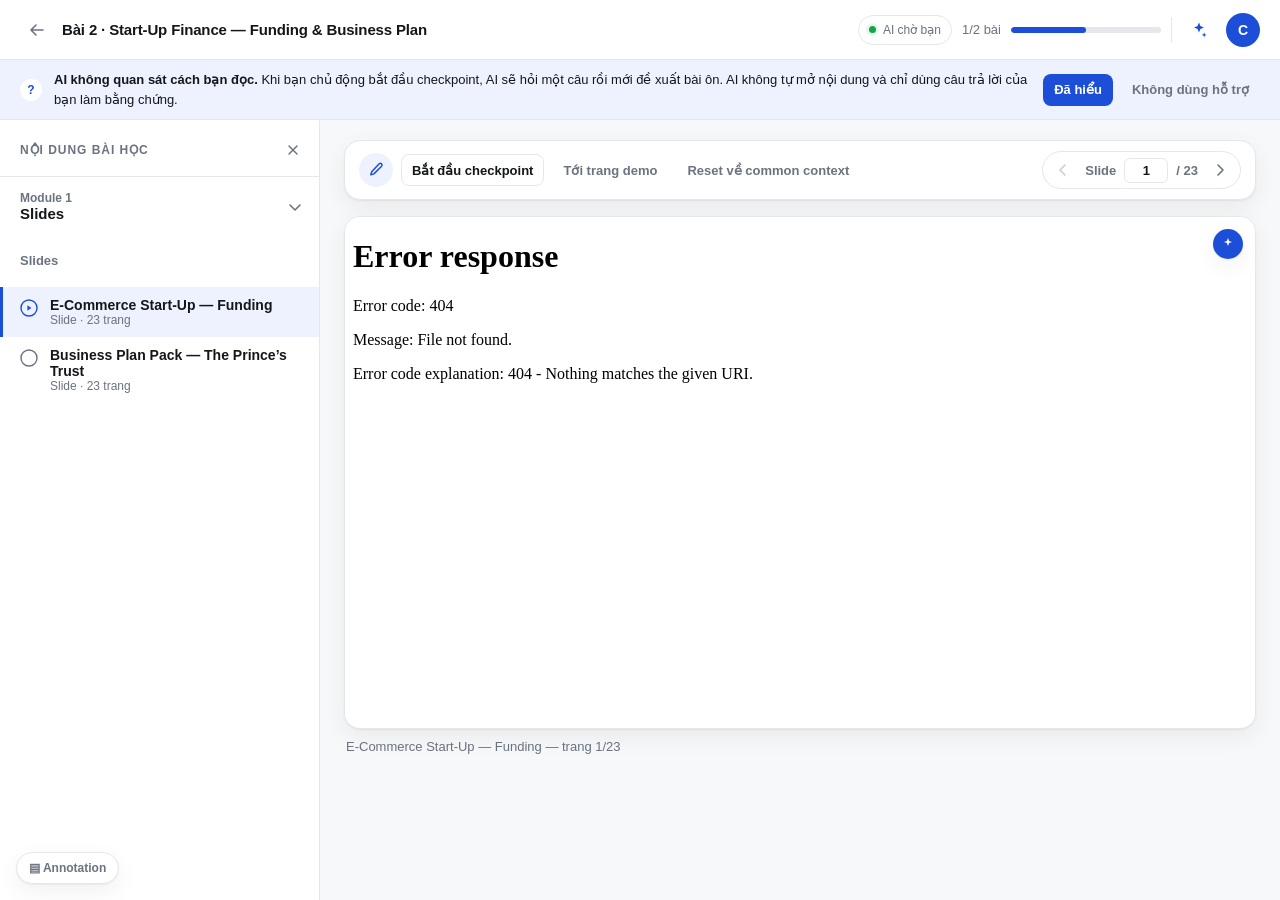
==== option-a/index.html @ e05049d1 "feat: add reactive checkpoint option A" ====
<!DOCTYPE html>
<html lang="vi">
<head>
    <meta charset="UTF-8">
    <meta name="viewport" content="width=device-width, initial-scale=1.0">
    <title>Option A — Reactive Checkpoint</title>
    <link rel="stylesheet" href="../base-interface/style.css">
    <link rel="stylesheet" href="style.css">
</head>
<body>
    <header class="header">
        <div class="header-left">
            <button class="icon-btn" id="backBtn" aria-label="Quay lại">
                <svg width="20" height="20" viewBox="0 0 20 20" fill="none" aria-hidden="true"><path d="M16 10H4m0 0 5-5m-5 5 5 5" stroke="currentColor" stroke-width="1.6" stroke-linecap="round" stroke-linejoin="round"/></svg>
            </button>
            <button class="icon-btn sidebar-reopen" id="sidebarReopenBtn" aria-label="Mở mục lục" hidden>
                <svg width="20" height="20" viewBox="0 0 20 20" fill="none" aria-hidden="true"><path d="M3 5h14M3 10h14M3 15h14" stroke="currentColor" stroke-width="1.6" stroke-linecap="round"/></svg>
            </button>
            <h1 class="lesson-title" id="lessonTitle">Bài 2 · Start-Up Finance — Funding &amp; Business Plan</h1>
        </div>
        <div class="header-right">
            <span class="ask-status"><i aria-hidden="true"></i> AI chờ bạn</span>
            <div class="progress" id="progress"><span class="progress-label" id="progressLabel">0/2 bài</span><div class="progress-track" role="progressbar" aria-valuemin="0" aria-valuemax="100" aria-valuenow="0" id="progressBar"><div class="progress-fill"></div></div></div>
            <span class="header-divider" aria-hidden="true"></span>
            <button class="icon-btn accent" id="chatbotBtn" aria-label="Bắt đầu checkpoint AI">
                <svg width="20" height="20" viewBox="0 0 20 20" fill="none" aria-hidden="true"><path d="M10 2.5l1.4 3.6L15 7.5l-3.6 1.4L10 12.5 8.6 8.9 5 7.5l3.6-1.4L10 2.5Z" fill="currentColor"/><path d="M15.2 12.4l.7 1.8 1.8.7-1.8.7-.7 1.8-.7-1.8-1.8-.7 1.8-.7.7-1.8Z" fill="currentColor"/></svg>
            </button>
            <button class="avatar" id="userBtn" aria-label="Tài khoản: Cao Các Tường">C</button>
        </div>
    </header>

    <div class="notice" id="notice">
        <span class="notice-icon" aria-hidden="true">?</span>
        <p class="notice-text"><strong>AI không quan sát cách bạn đọc.</strong> Khi bạn chủ động bắt đầu checkpoint, AI sẽ hỏi một câu rồi mới đề xuất bài ôn. AI không tự mở nội dung và chỉ dùng câu trả lời của bạn làm bằng chứng.</p>
        <div class="notice-actions"><button class="btn btn-sm btn-primary" id="noticeOkBtn">Đã hiểu</button><button class="btn btn-sm btn-ghost" id="noticeSkipBtn">Không dùng hỗ trợ</button></div>
    </div>

    <div class="workspace" id="workspace">
        <aside class="sidebar" id="sidebar" aria-label="Mục lục bài học">
            <div class="sidebar-head"><h2 class="sidebar-title">Nội dung bài học</h2><button class="icon-btn sm" id="sidebarCloseBtn" aria-label="Đóng mục lục"><svg width="18" height="18" viewBox="0 0 18 18" fill="none" aria-hidden="true"><path d="M4.5 4.5l9 9m0-9-9 9" stroke="currentColor" stroke-width="1.6" stroke-linecap="round"/></svg></button></div>
            <nav class="outline" id="outline"></nav>
        </aside>
        <div class="sidebar-backdrop" id="sidebarBackdrop" hidden></div>

        <main class="viewer">
            <div class="viewer-toolbar">
                <div class="toolbar-left">
                    <button class="icon-btn accent round" id="noteBtn" aria-label="Ghi chú"><svg width="18" height="18" viewBox="0 0 18 18" fill="none" aria-hidden="true"><path d="M12.2 2.8a1.7 1.7 0 0 1 2.4 2.4L6.9 12.9l-3 .8.8-3 7.5-7.9Z" stroke="currentColor" stroke-width="1.5" stroke-linecap="round" stroke-linejoin="round"/></svg></button>
                    <button class="btn btn-sm btn-secondary" id="checkpointBtn">Bắt đầu checkpoint</button>
                    <button class="btn btn-sm btn-ghost" id="demoPageBtn">Tới trang demo</button>
                    <button class="btn btn-sm btn-ghost" id="resetBtn">Reset về common context</button>
                </div>
                <div class="pager">
                    <button class="pager-btn" id="prevBtn" aria-label="Slide trước"><svg width="16" height="16" viewBox="0 0 16 16" fill="none" aria-hidden="true"><path d="M10 3 5 8l5 5" stroke="currentColor" stroke-width="1.6" stroke-linecap="round" stroke-linejoin="round"/></svg></button>
                    <label class="pager-label" for="pageInput">Slide</label><input class="pager-input" id="pageInput" type="text" inputmode="numeric" value="1" aria-label="Số trang slide"><span class="pager-total">/ <span id="pageTotal">1</span></span>
                    <button class="pager-btn" id="nextBtn" aria-label="Slide sau"><svg width="16" height="16" viewBox="0 0 16 16" fill="none" aria-hidden="true"><path d="M6 3l5 5-5 5" stroke="currentColor" stroke-width="1.6" stroke-linecap="round" stroke-linejoin="round"/></svg></button>
                </div>
            </div>
            <div class="stage-wrap">
                <div class="stage" id="stage">
                    <button class="stage-ai" id="stageAiBtn" aria-label="Bắt đầu checkpoint về slide này"><svg width="16" height="16" viewBox="0 0 20 20" fill="none" aria-hidden="true"><path d="M10 2.5l1.4 3.6L15 7.5l-3.6 1.4L10 12.5 8.6 8.9 5 7.5l3.6-1.4L10 2.5Z" fill="currentColor"/></svg></button>
                    <iframe class="slide-frame" id="slideFrame" title="Nội dung slide" hidden></iframe>
                    <div class="stage-empty" id="stageEmpty"><svg width="44" height="44" viewBox="0 0 24 24" fill="none" aria-hidden="true"><path d="M6 3h7l5 5v13H6V3Z" stroke="currentColor" stroke-width="1.4" stroke-linejoin="round"/><path d="M13 3v5h5" stroke="currentColor" stroke-width="1.4" stroke-linejoin="round"/></svg><p class="stage-empty-title">Chưa gắn file PDF</p><p class="stage-empty-hint">Chọn lại slide hoặc kiểm tra đường dẫn tài nguyên.</p></div>
                </div>
                <p class="stage-caption" id="stageCaption"></p>
            </div>
        </main>

        <aside class="assist" id="assist" aria-label="Checkpoint AI hỏi trước" hidden>
            <div class="assist-head"><div><p class="assist-kicker" id="assistKicker">Bạn tự báo cáo</p><h2 class="assist-title" id="assistTitle">Checkpoint · 1 câu</h2></div><button class="icon-btn sm" id="assistCloseBtn" aria-label="Đóng checkpoint"><svg width="18" height="18" viewBox="0 0 18 18" fill="none" aria-hidden="true"><path d="M4.5 4.5l9 9m0-9-9 9" stroke="currentColor" stroke-width="1.6" stroke-linecap="round"/></svg></button></div>
            <ol class="assist-progress" aria-label="Tiến trình Option A"><li data-step="question"><span>1</span>Bạn trả lời</li><li data-step="result"><span>2</span>Bạn duyệt</li><li data-step="refresher"><span>3</span>Bài ôn</li></ol>
            <div class="assist-body" id="assistBody" aria-live="polite"></div>
            <div class="assist-foot" id="assistFoot"></div>
        </aside>
    </div>

    <button class="annotation-toggle" id="annotationToggle" aria-expanded="false">▤ Annotation</button>
    <aside class="annotation" id="annotation" aria-label="Prototype annotation" hidden>
        <div class="annotation-head"><h2>Prototype Annotation</h2><span class="annotation-badge">Option A — Reactive checkpoint</span></div>
        <div class="annotation-grid">
            <section><h3>Expect tester to</h3><ul><li>Tự bấm “Bắt đầu checkpoint” khi chưa biết mình thiếu khái niệm nào</li><li>Chọn một mô tả gần nhất với chỗ chưa rõ</li><li>Đọc evidence rồi duyệt, chọn lại hoặc bỏ qua đề xuất</li></ul></section>
            <section><h3>Watch for</h3><ul><li>Tester có hiểu AI không quan sát họ không?</li><li>Các câu trả lời có giúp họ gọi tên chỗ hổng không?</li><li>Tester có dùng “Chọn lại” khi kết quả chưa đúng không?</li></ul></section>
            <section><h3>Do not explain</h3><ul><li>Không nói lựa chọn nào map tới khái niệm nào</li><li>Không chỉ tester mở bài ôn</li><li>Không diễn giải nội dung PDF thay tester</li></ul></section>
            <section><h3>State log</h3><p class="state-log" id="stateLog">—</p></section>
        </div>
    </aside>
    <script src="app.js"></script>
</body>
</html>
---- base-interface/style.css ----
/* ==================== TOKENS ==================== */
:root {
    --bg: #ffffff;
    --bg-soft: #f7f8f9;
    --bg-hover: #f1f3f5;
    --text: #14171a;
    --text-muted: #6b7280;
    --border: #e5e7eb;
    --accent: #1d4ed8;
    --accent-soft: #eef2ff;
    --radius: 10px;
    --radius-lg: 16px;
    --header-h: 60px;
    --sidebar-w: 320px;
    --font: -apple-system, BlinkMacSystemFont, 'Segoe UI', Roboto, 'Helvetica Neue', Arial, sans-serif;
    --shadow: 0 1px 2px rgba(16, 24, 40, .06), 0 8px 24px rgba(16, 24, 40, .06);
    --progress: 0%;
}

* { box-sizing: border-box; }

/* [hidden] phải thắng các display: flex/inline-flex bên dưới */
[hidden] { display: none !important; }

html, body { height: 100%; }

body {
    margin: 0;
    font-family: var(--font);
    color: var(--text);
    background: var(--bg);
    display: flex;
    flex-direction: column;
    overflow: hidden;
}

button { font: inherit; color: inherit; }

:focus-visible {
    outline: 2px solid var(--accent);
    outline-offset: 2px;
}

/* ==================== HEADER ==================== */
.header {
    flex: 0 0 var(--header-h);
    height: var(--header-h);
    display: flex;
    align-items: center;
    justify-content: space-between;
    gap: 16px;
    padding: 0 20px;
    border-bottom: 1px solid var(--border);
    background: var(--bg);
    z-index: 30;
}

.header-left {
    display: flex;
    align-items: center;
    gap: 8px;
    min-width: 0;
}

.lesson-title {
    margin: 0;
    font-size: 15px;
    font-weight: 700;
    letter-spacing: -.01em;
    white-space: nowrap;
    overflow: hidden;
    text-overflow: ellipsis;
}

.header-right {
    display: flex;
    align-items: center;
    gap: 10px;
    flex: 0 0 auto;
}

.header-divider {
    width: 1px;
    height: 26px;
    background: var(--border);
}

/* Icon buttons + avatar */
.icon-btn {
    display: inline-flex;
    align-items: center;
    justify-content: center;
    width: 34px;
    height: 34px;
    border: 0;
    border-radius: 8px;
    background: transparent;
    color: var(--text-muted);
    cursor: pointer;
    transition: background .15s, color .15s;
}

.icon-btn:hover { background: var(--bg-hover); color: var(--text); }
.icon-btn.sm { width: 28px; height: 28px; }
.icon-btn.accent { color: var(--accent); }
.icon-btn.accent:hover { background: var(--accent-soft); }

.icon-btn.round { border-radius: 999px; background: var(--accent-soft); }

.avatar {
    width: 34px;
    height: 34px;
    border: 0;
    border-radius: 999px;
    background: var(--accent);
    color: #fff;
    font-size: 14px;
    font-weight: 700;
    cursor: pointer;
}

.avatar:hover { filter: brightness(1.08); }

/* Progress */
.progress {
    display: flex;
    align-items: center;
    gap: 10px;
}

.progress-label {
    font-size: 13px;
    color: var(--text-muted);
    white-space: nowrap;
}

.progress-track {
    width: 150px;
    height: 6px;
    border-radius: 999px;
    background: var(--border);
    overflow: hidden;
}

.progress-fill {
    width: var(--progress);
    height: 100%;
    border-radius: 999px;
    background: var(--accent);
    transition: width .25s ease;
}

/* ==================== WORKSPACE ==================== */
.workspace {
    flex: 1 1 auto;
    display: flex;
    min-height: 0;
}

/* ==================== LEFT PANEL ==================== */
.sidebar {
    flex: 0 0 var(--sidebar-w);
    width: var(--sidebar-w);
    display: flex;
    flex-direction: column;
    border-right: 1px solid var(--border);
    background: var(--bg);
    overflow: hidden;
    transition: flex-basis .2s ease, width .2s ease;
}

body.sidebar-collapsed .sidebar {
    flex-basis: 0;
    width: 0;
    border-right: 0;
}

.sidebar-head {
    display: flex;
    align-items: center;
    justify-content: space-between;
    gap: 8px;
    padding: 16px 12px 12px 20px;
}

.sidebar-title {
    margin: 0;
    font-size: 12px;
    font-weight: 700;
    text-transform: uppercase;
    letter-spacing: .08em;
    color: var(--text-muted);
}

.outline {
    flex: 1 1 auto;
    overflow-y: auto;
    padding-bottom: 24px;
}

/* Module row */
.module-btn {
    display: flex;
    align-items: center;
    gap: 10px;
    width: 100%;
    padding: 14px 16px 14px 20px;
    border: 0;
    border-top: 1px solid var(--border);
    background: transparent;
    text-align: left;
    cursor: pointer;
}

.module-btn:hover { background: var(--bg-soft); }

.module-text { min-width: 0; flex: 1 1 auto; }

.module-kicker {
    display: block;
    font-size: 12px;
    font-weight: 700;
    color: var(--text-muted);
}

.module-name {
    display: block;
    font-size: 15px;
    font-weight: 700;
    white-space: nowrap;
    overflow: hidden;
    text-overflow: ellipsis;
}

.module-chevron {
    flex: 0 0 auto;
    color: var(--text-muted);
    transition: transform .18s ease;
}

.module-btn[aria-expanded="true"] .module-chevron { transform: rotate(90deg); }

.module-items { display: block; }
.module-items[hidden] { display: none; }

.module-caption {
    padding: 4px 20px 6px;
    font-size: 13px;
    font-weight: 700;
    color: var(--text-muted);
}

/* Slide item */
.item-btn {
    display: flex;
    align-items: flex-start;
    gap: 12px;
    width: 100%;
    padding: 10px 16px 10px 17px;
    border: 0;
    border-left: 3px solid transparent;
    background: transparent;
    text-align: left;
    cursor: pointer;
    transition: background .15s;
}

.item-btn:hover { background: var(--bg-soft); }

.item-btn[aria-current="true"] {
    background: var(--accent-soft);
    border-left-color: var(--accent);
}

.item-state {
    flex: 0 0 auto;
    margin-top: 2px;
    color: var(--text-muted);
}

.item-btn[aria-current="true"] .item-state,
.item-btn.is-visited .item-state { color: var(--accent); }

.item-text { min-width: 0; }

.item-title {
    display: block;
    font-size: 14px;
    font-weight: 600;
    overflow-wrap: anywhere;
}

.item-sub {
    display: block;
    font-size: 12px;
    color: var(--text-muted);
}

/* ==================== RIGHT PANEL ==================== */
.viewer {
    flex: 1 1 auto;
    min-width: 0;
    display: flex;
    flex-direction: column;
    gap: 16px;
    padding: 20px 24px 28px;
    background: var(--bg-soft);
    overflow-y: auto;
}

.viewer-toolbar {
    flex: 0 0 auto;
    display: flex;
    align-items: center;
    justify-content: space-between;
    gap: 12px;
    max-width: 1040px;
    width: 100%;
    margin: 0 auto;
    padding: 10px 14px;
    border: 1px solid var(--border);
    border-radius: var(--radius-lg);
    background: var(--bg);
    box-shadow: var(--shadow);
}

.pager {
    display: flex;
    align-items: center;
    gap: 8px;
    padding: 4px 6px;
    border: 1px solid var(--border);
    border-radius: 999px;
}

.pager-label,
.pager-total {
    font-size: 13px;
    font-weight: 600;
    color: var(--text-muted);
}

.pager-input {
    width: 44px;
    padding: 4px 6px;
    border: 1px solid var(--border);
    border-radius: 6px;
    font: inherit;
    font-size: 13px;
    font-weight: 600;
    text-align: center;
    color: var(--text);
    background: var(--bg);
}

.pager-btn {
    display: inline-flex;
    align-items: center;
    justify-content: center;
    width: 28px;
    height: 28px;
    border: 0;
    border-radius: 999px;
    background: transparent;
    color: var(--text-muted);
    cursor: pointer;
}

.pager-btn:hover:not(:disabled) { background: var(--bg-hover); color: var(--text); }

.pager-btn:disabled {
    opacity: .35;
    cursor: default;
}

/* Stage */
.stage-wrap {
    width: 100%;
    max-width: 1040px;
    margin: 0 auto;
}

.stage {
    position: relative;
    aspect-ratio: 16 / 9;
    border: 1px solid var(--border);
    border-radius: var(--radius-lg);
    background: var(--bg);
    box-shadow: var(--shadow);
    overflow: hidden;
}

.slide-frame {
    width: 100%;
    height: 100%;
    border: 0;
    display: block;
    background: var(--bg);
}

.stage-ai {
    position: absolute;
    top: 12px;
    right: 12px;
    z-index: 2;
    display: inline-flex;
    align-items: center;
    justify-content: center;
    width: 30px;
    height: 30px;
    border: 0;
    border-radius: 999px;
    background: var(--accent);
    color: #fff;
    cursor: pointer;
    box-shadow: var(--shadow);
}

.stage-ai:hover { filter: brightness(1.1); }

.stage-empty {
    position: absolute;
    inset: 0;
    display: flex;
    flex-direction: column;
    align-items: center;
    justify-content: center;
    gap: 6px;
    color: var(--text-muted);
    text-align: center;
    padding: 24px;
}

.stage-empty[hidden] { display: none; }

.stage-empty-title { margin: 6px 0 0; font-size: 15px; font-weight: 700; color: var(--text); }
.stage-empty-hint { margin: 0; font-size: 13px; }
.stage-empty code { font-size: 12px; background: var(--bg-soft); padding: 1px 5px; border-radius: 4px; }

.stage-caption {
    margin: 10px 2px 0;
    font-size: 13px;
    color: var(--text-muted);
}

/* ==================== RESPONSIVE ==================== */
.sidebar-backdrop {
    display: none;
}

@media (max-width: 900px) {
    .sidebar {
        position: fixed;
        top: var(--header-h);
        bottom: 0;
        left: 0;
        z-index: 25;
        width: min(320px, 86vw);
        flex-basis: auto;
        box-shadow: var(--shadow);
        transition: transform .2s ease;
    }

    body.sidebar-collapsed .sidebar {
        width: min(320px, 86vw);
        transform: translateX(-100%);
        border-right: 1px solid var(--border);
    }

    .sidebar-backdrop {
        display: block;
        position: fixed;
        inset: var(--header-h) 0 0;
        z-index: 20;
        background: rgba(16, 24, 40, .35);
    }

    .sidebar-backdrop[hidden] { display: none; }

    .viewer { padding: 14px 14px 24px; }
    .progress-track { width: 90px; }
    .lesson-title { font-size: 14px; }
}

@media (max-width: 620px) {
    .progress-label { display: none; }
    .progress-track { width: 64px; }
}
---- option-a/style.css ----
/* Option A extends the shared viewer in ../base-interface/style.css. */
button, input { letter-spacing: 0; }

.btn {
    display: inline-flex;
    align-items: center;
    justify-content: center;
    gap: 6px;
    min-height: 34px;
    padding: 8px 13px;
    border: 1px solid transparent;
    border-radius: 8px;
    background: var(--bg-soft);
    color: var(--text);
    font-size: 14px;
    font-weight: 600;
    cursor: pointer;
    transition: background .15s, border-color .15s, color .15s, filter .15s;
}

.btn-sm { min-height: 32px; padding: 6px 10px; font-size: 13px; }
.btn-primary { background: var(--accent); color: #fff; }
.btn-primary:hover { filter: brightness(1.08); }
.btn-secondary { border-color: var(--border); background: var(--bg); }
.btn-secondary:hover { background: var(--bg-hover); }
.btn-ghost { background: transparent; color: var(--text-muted); }
.btn-ghost:hover { background: var(--bg-hover); color: var(--text); }
.btn:disabled { opacity: .45; cursor: not-allowed; filter: none; }

.toolbar-left {
    display: flex;
    align-items: center;
    flex-wrap: wrap;
    gap: 8px;
    min-width: 0;
}

.ask-status {
    display: inline-flex;
    align-items: center;
    gap: 7px;
    min-height: 30px;
    padding: 0 10px;
    border: 1px solid var(--border);
    border-radius: 999px;
    color: var(--text-muted);
    font-size: 12px;
    white-space: nowrap;
}

.ask-status i {
    width: 7px;
    height: 7px;
    border-radius: 50%;
    background: #17a34a;
    box-shadow: 0 0 0 3px #e8f7ed;
}

.notice {
    flex: 0 0 auto;
    display: flex;
    align-items: center;
    gap: 12px;
    padding: 10px 20px;
    border-bottom: 1px solid var(--border);
    background: var(--accent-soft);
}

.notice-icon {
    flex: 0 0 auto;
    width: 22px;
    height: 22px;
    display: grid;
    place-items: center;
    border-radius: 50%;
    background: var(--bg);
    color: var(--accent);
    font-size: 12px;
    font-weight: 800;
}

.notice-text {
    flex: 1 1 auto;
    margin: 0;
    color: var(--text);
    font-size: 13px;
    line-height: 1.5;
}

.notice-actions {
    flex: 0 0 auto;
    display: flex;
    align-items: center;
    gap: 8px;
}

.assist {
    flex: 0 0 380px;
    width: 380px;
    min-width: 0;
    display: flex;
    flex-direction: column;
    border-left: 1px solid var(--border);
    background: var(--bg);
    overflow: hidden;
}

.assist-head {
    display: flex;
    align-items: flex-start;
    justify-content: space-between;
    gap: 10px;
    padding: 16px 14px 12px 18px;
    border-bottom: 1px solid var(--border);
}

.assist-kicker {
    margin: 0 0 2px;
    color: var(--text-muted);
    font-size: 11px;
    font-weight: 700;
    text-transform: uppercase;
    letter-spacing: 0;
}

.assist-title { margin: 0; font-size: 17px; letter-spacing: 0; }

.assist-progress {
    display: grid;
    grid-template-columns: repeat(3, minmax(0, 1fr));
    margin: 0;
    padding: 12px 16px;
    border-bottom: 1px solid var(--border);
    list-style: none;
}

.assist-progress li {
    position: relative;
    display: grid;
    justify-items: center;
    gap: 5px;
    color: var(--text-muted);
    font-size: 10px;
    text-align: center;
}

.assist-progress li:not(:last-child)::after {
    content: '';
    position: absolute;
    top: 10px;
    left: calc(50% + 13px);
    width: calc(100% - 26px);
    height: 1px;
    background: var(--border);
}

.assist-progress li span {
    position: relative;
    z-index: 1;
    width: 21px;
    height: 21px;
    display: grid;
    place-items: center;
    border: 1px solid var(--border);
    border-radius: 50%;
    background: var(--bg);
    font-size: 10px;
    font-weight: 700;
}

.assist-progress li.is-current { color: var(--accent); font-weight: 700; }
.assist-progress li.is-current span { border-color: var(--accent); background: var(--accent); color: #fff; }
.assist-progress li.is-done { color: var(--text); }
.assist-progress li.is-done span { border-color: var(--accent); color: var(--accent); }
.assist-progress li.is-done::after { background: var(--accent); }

.assist-body {
    flex: 1 1 auto;
    overflow-y: auto;
    padding: 16px 18px;
    font-size: 14px;
    line-height: 1.6;
}

.assist-foot {
    flex: 0 0 auto;
    display: grid;
    gap: 8px;
    padding: 12px 18px 16px;
    border-top: 1px solid var(--border);
}

.assist-foot:empty { display: none; }
.assist-foot .btn { width: 100%; }

.assist-note {
    margin: 0 0 14px;
    padding: 10px 11px;
    border-radius: 8px;
    background: var(--bg-soft);
    color: var(--text-muted);
    font-size: 12px;
    line-height: 1.55;
}

.assist-note strong { color: var(--text); }
.checkpoint-prompt { margin: 0 0 12px; font-size: 15px; line-height: 1.5; }
.checkpoint-context { margin: -4px 0 14px; color: var(--text-muted); font-size: 12px; }
.checkpoint-choices { display: grid; gap: 8px; }

.checkpoint-choice {
    width: 100%;
    display: grid;
    grid-template-columns: 22px minmax(0, 1fr);
    gap: 10px;
    padding: 11px 12px;
    border: 1px solid var(--border);
    border-radius: 8px;
    background: var(--bg);
    text-align: left;
    cursor: pointer;
    transition: background .15s, border-color .15s, box-shadow .15s;
}

.checkpoint-choice:hover { border-color: #b9c5e9; background: var(--accent-soft); }
.checkpoint-choice.is-selected { border-color: var(--accent); background: var(--accent-soft); box-shadow: 0 0 0 1px var(--accent); }

.choice-mark {
    width: 20px;
    height: 20px;
    display: grid;
    place-items: center;
    margin-top: 1px;
    border: 1.5px solid #8892a0;
    border-radius: 50%;
    color: transparent;
    font-size: 11px;
    font-weight: 800;
}

.checkpoint-choice.is-selected .choice-mark { border-color: var(--accent); background: var(--accent); color: #fff; }
.choice-title { display: block; font-size: 13px; font-weight: 700; line-height: 1.45; }
.choice-detail { display: block; margin-top: 3px; color: var(--text-muted); font-size: 12px; line-height: 1.45; }

.result-evidence {
    margin: 0 0 13px;
    padding: 11px 12px;
    border-left: 3px solid var(--accent);
    border-radius: 0 8px 8px 0;
    background: var(--bg-soft);
    color: var(--text);
    font-size: 13px;
    line-height: 1.55;
}

.result-evidence small { display: block; margin-bottom: 3px; color: var(--text-muted); font-size: 11px; font-weight: 700; }

.result-gap {
    padding: 12px 13px;
    border: 1px solid var(--accent);
    border-radius: 8px;
    background: var(--accent-soft);
}

.result-gap-label { margin: 0 0 3px; color: var(--accent); font-size: 11px; font-weight: 700; text-transform: uppercase; }
.result-gap-name { margin: 0; font-size: 16px; font-weight: 700; line-height: 1.4; }
.confidence-high { margin: 9px 0 0; color: var(--text-muted); font-size: 12px; }
.confidence-high strong { color: #168044; }

.assist-meta {
    display: inline-block;
    margin-bottom: 12px;
    padding: 3px 9px;
    border-radius: 999px;
    background: var(--accent-soft);
    color: var(--accent);
    font-size: 12px;
    font-weight: 700;
}

.assist-body h3 { margin: 18px 0 6px; color: var(--text-muted); font-size: 13px; text-transform: uppercase; letter-spacing: 0; }
.assist-body ul { margin: 0; padding-left: 20px; }
.assist-body li { margin-bottom: 6px; }
.assist-example { margin-top: 7px; padding: 12px; border: 1px solid var(--border); border-radius: 8px; background: var(--bg-soft); font-size: 13px; }
.terminal-icon { width: 38px; height: 38px; display: grid; place-items: center; margin-bottom: 12px; border-radius: 50%; background: var(--accent-soft); color: var(--accent); font-weight: 800; }
.control-note { margin: 10px 0 0; color: var(--text-muted); font-size: 12px; }

.annotation-toggle {
    position: fixed;
    left: 16px;
    bottom: 16px;
    z-index: 45;
    padding: 8px 12px;
    border: 1px solid var(--border);
    border-radius: 999px;
    background: var(--bg);
    color: var(--text-muted);
    font-size: 12px;
    font-weight: 700;
    box-shadow: var(--shadow);
    cursor: pointer;
}

.annotation-toggle:hover { color: var(--text); }

.annotation {
    position: fixed;
    left: 0;
    right: 0;
    bottom: 0;
    z-index: 44;
    max-height: 46vh;
    overflow-y: auto;
    padding: 14px 20px 60px;
    border-top: 1px solid var(--border);
    background: var(--bg);
    box-shadow: 0 -8px 28px rgba(16, 24, 40, .12);
}

.annotation-head { display: flex; align-items: center; gap: 10px; margin-bottom: 10px; }
.annotation-head h2 { margin: 0; font-size: 14px; }
.annotation-badge { padding: 2px 9px; border-radius: 999px; background: var(--accent-soft); color: var(--accent); font-size: 11px; font-weight: 700; }
.annotation-grid { display: grid; grid-template-columns: repeat(auto-fit, minmax(220px, 1fr)); gap: 16px; }
.annotation-grid h3 { margin: 0 0 6px; color: var(--text-muted); font-size: 12px; }
.annotation-grid ul { margin: 0; padding-left: 18px; font-size: 13px; line-height: 1.55; }
.state-log { margin: 0; color: var(--text-muted); font-family: ui-monospace, SFMono-Regular, Menlo, Consolas, monospace; font-size: 12px; line-height: 1.6; }

@media (max-width: 1200px) {
    .assist { flex-basis: 330px; width: 330px; }
    .ask-status { display: none; }
}

@media (max-width: 900px) {
    .notice { align-items: flex-start; padding: 10px 14px; }
    .notice-actions { align-self: center; }
    body.assist-open .annotation-toggle { display: none; }
    .assist {
        position: fixed;
        top: var(--header-h);
        right: 0;
        bottom: 0;
        z-index: 36;
        width: min(380px, 94vw);
        flex-basis: auto;
        box-shadow: var(--shadow);
    }
}

@media (max-width: 620px) {
    .notice { display: grid; grid-template-columns: 22px minmax(0, 1fr); }
    .notice-actions { grid-column: 2; flex-wrap: wrap; }
    .notice-actions .btn { flex: 1 1 auto; }
    .viewer-toolbar { align-items: flex-start; }
    .toolbar-left { max-width: calc(100% - 108px); }
    #demoPageBtn, #resetBtn { display: none; }
    .checkpoint-choice { padding: 10px; }
}
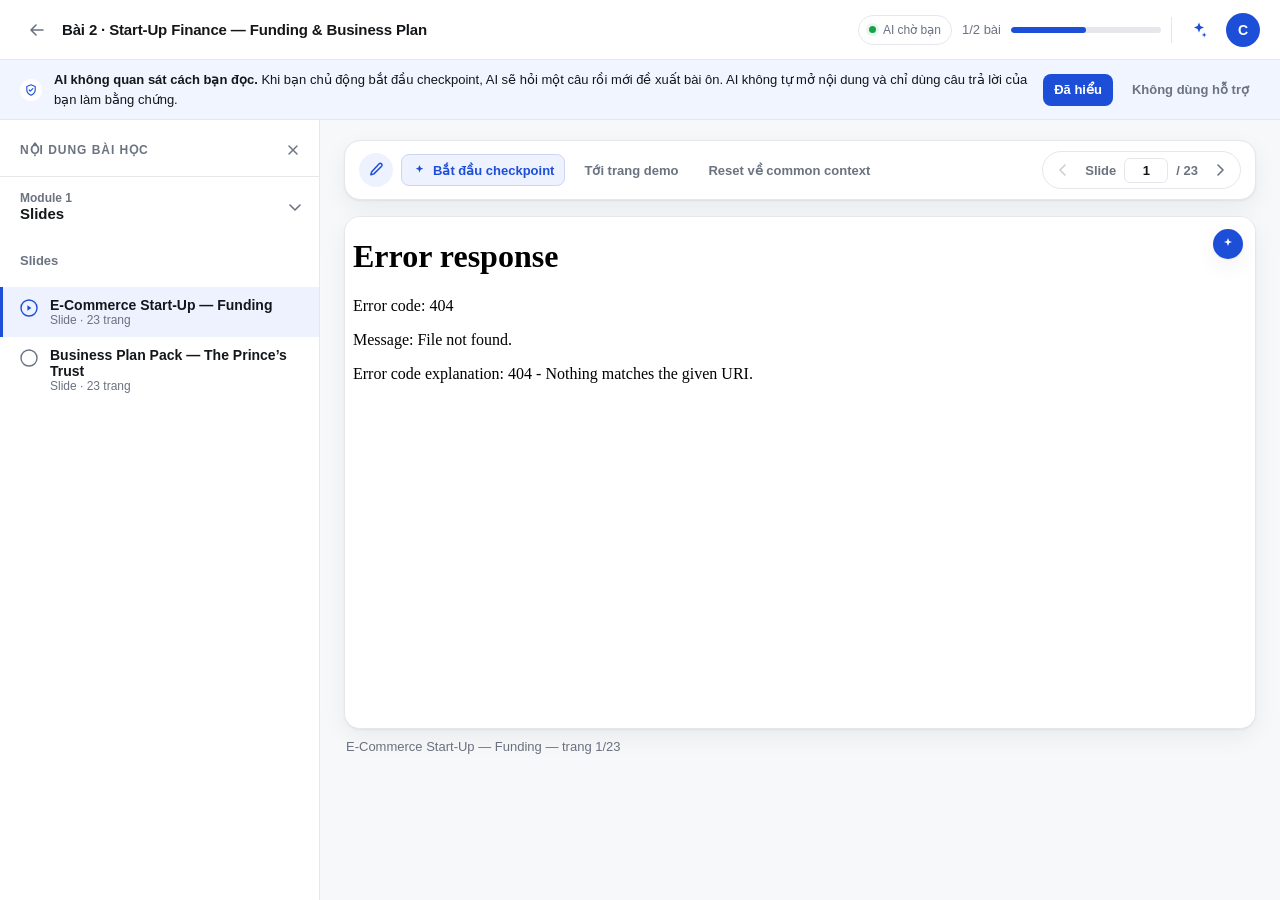
==== commit 17e6933f: "feat: refine Option A decision workspace" ====
--- a/option-a/index.html
+++ b/option-a/index.html
@@ -19,7 +19,7 @@
             <h1 class="lesson-title" id="lessonTitle">Bài 2 · Start-Up Finance — Funding &amp; Business Plan</h1>
         </div>
         <div class="header-right">
-            <span class="ask-status"><i aria-hidden="true"></i> AI chờ bạn</span>
+            <span class="ask-status" id="askStatus"><i aria-hidden="true"></i><span id="askStatusText">AI chờ bạn</span></span>
             <div class="progress" id="progress"><span class="progress-label" id="progressLabel">0/2 bài</span><div class="progress-track" role="progressbar" aria-valuemin="0" aria-valuemax="100" aria-valuenow="0" id="progressBar"><div class="progress-fill"></div></div></div>
             <span class="header-divider" aria-hidden="true"></span>
             <button class="icon-btn accent" id="chatbotBtn" aria-label="Bắt đầu checkpoint AI">
@@ -30,7 +30,7 @@
     </header>
 
     <div class="notice" id="notice">
-        <span class="notice-icon" aria-hidden="true">?</span>
+        <span class="notice-icon" aria-hidden="true"><svg width="14" height="14" viewBox="0 0 20 20" fill="none"><path d="M10 2.5 16 5v4.6c0 3.8-2.5 6.4-6 7.9-3.5-1.5-6-4.1-6-7.9V5l6-2.5Z" stroke="currentColor" stroke-width="1.6"/><path d="m7.4 10 1.6 1.6 3.6-3.7" stroke="currentColor" stroke-width="1.6" stroke-linecap="round" stroke-linejoin="round"/></svg></span>
         <p class="notice-text"><strong>AI không quan sát cách bạn đọc.</strong> Khi bạn chủ động bắt đầu checkpoint, AI sẽ hỏi một câu rồi mới đề xuất bài ôn. AI không tự mở nội dung và chỉ dùng câu trả lời của bạn làm bằng chứng.</p>
         <div class="notice-actions"><button class="btn btn-sm btn-primary" id="noticeOkBtn">Đã hiểu</button><button class="btn btn-sm btn-ghost" id="noticeSkipBtn">Không dùng hỗ trợ</button></div>
     </div>
@@ -46,7 +46,7 @@
             <div class="viewer-toolbar">
                 <div class="toolbar-left">
                     <button class="icon-btn accent round" id="noteBtn" aria-label="Ghi chú"><svg width="18" height="18" viewBox="0 0 18 18" fill="none" aria-hidden="true"><path d="M12.2 2.8a1.7 1.7 0 0 1 2.4 2.4L6.9 12.9l-3 .8.8-3 7.5-7.9Z" stroke="currentColor" stroke-width="1.5" stroke-linecap="round" stroke-linejoin="round"/></svg></button>
-                    <button class="btn btn-sm btn-secondary" id="checkpointBtn">Bắt đầu checkpoint</button>
+                    <button class="btn btn-sm btn-secondary checkpoint-trigger" id="checkpointBtn"><svg width="15" height="15" viewBox="0 0 20 20" fill="none" aria-hidden="true"><path d="M10 2.5l1.4 3.6L15 7.5l-3.6 1.4L10 12.5 8.6 8.9 5 7.5l3.6-1.4L10 2.5Z" fill="currentColor"/></svg><span>Bắt đầu checkpoint</span></button>
                     <button class="btn btn-sm btn-ghost" id="demoPageBtn">Tới trang demo</button>
                     <button class="btn btn-sm btn-ghost" id="resetBtn">Reset về common context</button>
                 </div>
@@ -68,13 +68,18 @@
 
         <aside class="assist" id="assist" aria-label="Checkpoint AI hỏi trước" hidden>
             <div class="assist-head"><div><p class="assist-kicker" id="assistKicker">Bạn tự báo cáo</p><h2 class="assist-title" id="assistTitle">Checkpoint · 1 câu</h2></div><button class="icon-btn sm" id="assistCloseBtn" aria-label="Đóng checkpoint"><svg width="18" height="18" viewBox="0 0 18 18" fill="none" aria-hidden="true"><path d="M4.5 4.5l9 9m0-9-9 9" stroke="currentColor" stroke-width="1.6" stroke-linecap="round"/></svg></button></div>
-            <ol class="assist-progress" aria-label="Tiến trình Option A"><li data-step="question"><span>1</span>Bạn trả lời</li><li data-step="result"><span>2</span>Bạn duyệt</li><li data-step="refresher"><span>3</span>Bài ôn</li></ol>
+            <ol class="assist-progress" aria-label="Tiến trình Option A"><li data-step="question"><span>1</span>Tự báo cáo</li><li data-step="result"><span>2</span>Duyệt gợi ý</li><li data-step="refresher"><span>3</span>Ôn nhanh</li></ol>
+            <div class="assist-context" id="assistContext">
+                <span class="context-deck" id="assistDeckLabel">Funding</span>
+                <span class="context-page" id="assistPageLabel">Trang 1/23</span>
+                <span class="context-policy"><svg width="13" height="13" viewBox="0 0 20 20" fill="none" aria-hidden="true"><path d="M5 9V6.5a5 5 0 0 1 10 0V9m-9 0h8a1 1 0 0 1 1 1v6H5v-6a1 1 0 0 1 1-1Z" stroke="currentColor" stroke-width="1.5"/></svg>Chỉ dùng câu trả lời</span>
+            </div>
             <div class="assist-body" id="assistBody" aria-live="polite"></div>
             <div class="assist-foot" id="assistFoot"></div>
         </aside>
     </div>
 
-    <button class="annotation-toggle" id="annotationToggle" aria-expanded="false">▤ Annotation</button>
+    <button class="annotation-toggle" id="annotationToggle" aria-expanded="false" hidden>▤ Annotation</button>
     <aside class="annotation" id="annotation" aria-label="Prototype annotation" hidden>
         <div class="annotation-head"><h2>Prototype Annotation</h2><span class="annotation-badge">Option A — Reactive checkpoint</span></div>
         <div class="annotation-grid">
--- a/option-a/style.css
+++ b/option-a/style.css
@@ -1,5 +1,15 @@
 /* Option A extends the shared viewer in ../base-interface/style.css. */
 button, input { letter-spacing: 0; }
+
+:root {
+    --option-ink: #17324a;
+    --option-green: #16835d;
+    --option-green-soft: #eaf7f1;
+    --option-amber: #9a6713;
+    --option-amber-soft: #fff7e7;
+    --option-coral: #b95646;
+    --option-coral-soft: #fff0ed;
+}
 
 .btn {
     display: inline-flex;
@@ -35,6 +45,19 @@
     min-width: 0;
 }
 
+.checkpoint-trigger {
+    border-color: #cbd6f4;
+    background: var(--accent-soft);
+    color: var(--accent);
+}
+
+.checkpoint-trigger:hover { border-color: var(--accent); }
+
+.stage-ai.is-active {
+    background: var(--option-green);
+    box-shadow: 0 0 0 4px rgba(22, 131, 93, .16);
+}
+
 .ask-status {
     display: inline-flex;
     align-items: center;
@@ -56,6 +79,34 @@
     box-shadow: 0 0 0 3px #e8f7ed;
 }
 
+.ask-status[data-state="question"],
+.ask-status[data-state="result"] {
+    border-color: #cbd6f4;
+    background: var(--accent-soft);
+    color: var(--accent);
+}
+
+.ask-status[data-state="result"] {
+    border-color: #ecd7a8;
+    background: var(--option-amber-soft);
+    color: var(--option-amber);
+}
+
+.ask-status[data-state="refresher"],
+.ask-status[data-state="done"] {
+    border-color: #bfe0d2;
+    background: var(--option-green-soft);
+    color: var(--option-green);
+}
+
+.ask-status[data-state="off"],
+.ask-status[data-state="skipped"] { background: var(--bg-soft); color: var(--text-muted); }
+.ask-status[data-state="result"] i { background: #d18b15; box-shadow: 0 0 0 3px #fff0cf; }
+.ask-status[data-state="refresher"] i,
+.ask-status[data-state="done"] i { background: var(--option-green); box-shadow: 0 0 0 3px #d8f0e6; }
+.ask-status[data-state="off"] i,
+.ask-status[data-state="skipped"] i { background: #9ca3af; box-shadow: none; }
+
 .notice {
     flex: 0 0 auto;
     display: flex;
@@ -63,7 +114,7 @@
     gap: 12px;
     padding: 10px 20px;
     border-bottom: 1px solid var(--border);
-    background: var(--accent-soft);
+    background: #f1f5ff;
 }
 
 .notice-icon {
@@ -95,14 +146,15 @@
 }
 
 .assist {
-    flex: 0 0 380px;
-    width: 380px;
+    flex: 0 0 410px;
+    width: 410px;
     min-width: 0;
     display: flex;
     flex-direction: column;
     border-left: 1px solid var(--border);
     background: var(--bg);
     overflow: hidden;
+    box-shadow: -12px 0 28px rgba(23, 50, 74, .035);
 }
 
 .assist-head {
@@ -111,7 +163,9 @@
     justify-content: space-between;
     gap: 10px;
     padding: 16px 14px 12px 18px;
+    border-top: 3px solid var(--accent);
     border-bottom: 1px solid var(--border);
+    background: linear-gradient(180deg, #fbfcff 0%, #fff 100%);
 }
 
 .assist-kicker {
@@ -129,7 +183,7 @@
     display: grid;
     grid-template-columns: repeat(3, minmax(0, 1fr));
     margin: 0;
-    padding: 12px 16px;
+    padding: 13px 18px 12px;
     border-bottom: 1px solid var(--border);
     list-style: none;
 }
@@ -174,10 +228,47 @@
 .assist-progress li.is-done span { border-color: var(--accent); color: var(--accent); }
 .assist-progress li.is-done::after { background: var(--accent); }
 
+.assist-context {
+    display: grid;
+    grid-template-columns: minmax(0, 1fr) auto;
+    gap: 7px 10px;
+    padding: 10px 18px;
+    border-bottom: 1px solid var(--border);
+    background: #fbfcfd;
+    font-size: 11px;
+}
+
+.context-deck {
+    overflow: hidden;
+    color: var(--option-ink);
+    font-weight: 700;
+    text-overflow: ellipsis;
+    white-space: nowrap;
+}
+
+.context-page {
+    padding: 1px 7px;
+    border: 1px solid var(--border);
+    border-radius: 999px;
+    background: var(--bg);
+    color: var(--text-muted);
+    white-space: nowrap;
+}
+
+.context-policy {
+    grid-column: 1 / -1;
+    display: inline-flex;
+    align-items: center;
+    gap: 5px;
+    color: var(--option-green);
+    font-weight: 600;
+}
+
 .assist-body {
     flex: 1 1 auto;
     overflow-y: auto;
-    padding: 16px 18px;
+    padding: 18px;
+    background: #fbfcfd;
     font-size: 14px;
     line-height: 1.6;
 }
@@ -204,8 +295,28 @@
 }
 
 .assist-note strong { color: var(--text); }
-.checkpoint-prompt { margin: 0 0 12px; font-size: 15px; line-height: 1.5; }
-.checkpoint-context { margin: -4px 0 14px; color: var(--text-muted); font-size: 12px; }
+.question-intro {
+    display: grid;
+    grid-template-columns: 34px minmax(0, 1fr);
+    gap: 11px;
+    margin-bottom: 15px;
+}
+
+.question-index {
+    width: 34px;
+    height: 34px;
+    display: grid;
+    place-items: center;
+    border: 1px solid #cbd6f4;
+    border-radius: 50%;
+    background: var(--accent-soft);
+    color: var(--accent);
+    font-size: 11px;
+    font-weight: 800;
+}
+
+.checkpoint-prompt { margin: 0 0 5px; color: var(--option-ink); font-size: 15px; line-height: 1.5; }
+.checkpoint-context { margin: 0; color: var(--text-muted); font-size: 12px; line-height: 1.5; }
 .checkpoint-choices { display: grid; gap: 8px; }
 
 .checkpoint-choice {
@@ -213,7 +324,8 @@
     display: grid;
     grid-template-columns: 22px minmax(0, 1fr);
     gap: 10px;
-    padding: 11px 12px;
+    min-height: 94px;
+    padding: 12px;
     border: 1px solid var(--border);
     border-radius: 8px;
     background: var(--bg);
@@ -222,8 +334,8 @@
     transition: background .15s, border-color .15s, box-shadow .15s;
 }
 
-.checkpoint-choice:hover { border-color: #b9c5e9; background: var(--accent-soft); }
-.checkpoint-choice.is-selected { border-color: var(--accent); background: var(--accent-soft); box-shadow: 0 0 0 1px var(--accent); }
+.checkpoint-choice:hover { border-color: #aebfe9; background: #f8faff; transform: translateY(-1px); }
+.checkpoint-choice.is-selected { border-color: var(--accent); background: var(--accent-soft); box-shadow: 0 0 0 1px var(--accent), 0 6px 16px rgba(29, 78, 216, .08); }
 
 .choice-mark {
     width: 20px;
@@ -231,9 +343,10 @@
     display: grid;
     place-items: center;
     margin-top: 1px;
-    border: 1.5px solid #8892a0;
-    border-radius: 50%;
-    color: transparent;
+    border: 1px solid #b8c0ca;
+    border-radius: 6px;
+    background: var(--bg-soft);
+    color: var(--text-muted);
     font-size: 11px;
     font-weight: 800;
 }
@@ -241,6 +354,18 @@
 .checkpoint-choice.is-selected .choice-mark { border-color: var(--accent); background: var(--accent); color: #fff; }
 .choice-title { display: block; font-size: 13px; font-weight: 700; line-height: 1.45; }
 .choice-detail { display: block; margin-top: 3px; color: var(--text-muted); font-size: 12px; line-height: 1.45; }
+
+.privacy-line {
+    display: flex;
+    align-items: flex-start;
+    gap: 7px;
+    margin: 13px 2px 0;
+    color: var(--text-muted);
+    font-size: 11px;
+    line-height: 1.5;
+}
+
+.privacy-line svg { flex: 0 0 auto; margin-top: 1px; color: var(--option-green); }
 
 .result-evidence {
     margin: 0 0 13px;
@@ -255,11 +380,87 @@
 
 .result-evidence small { display: block; margin-bottom: 3px; color: var(--text-muted); font-size: 11px; font-weight: 700; }
 
+.decision-lead { margin: 0 0 14px; color: var(--text-muted); font-size: 12px; line-height: 1.55; }
+
+.evidence-trail {
+    margin: 0 0 16px;
+    padding: 0;
+    list-style: none;
+}
+
+.trail-step {
+    position: relative;
+    display: grid;
+    grid-template-columns: 28px minmax(0, 1fr);
+    gap: 10px;
+    padding-bottom: 16px;
+}
+
+.trail-step:not(:last-child)::after {
+    content: '';
+    position: absolute;
+    top: 27px;
+    bottom: 0;
+    left: 13px;
+    width: 1px;
+    background: #cbd6f4;
+}
+
+.trail-step:last-child { padding-bottom: 0; }
+
+.trail-mark {
+    position: relative;
+    z-index: 1;
+    width: 28px;
+    height: 28px;
+    display: grid;
+    place-items: center;
+    border: 1px solid #cbd6f4;
+    border-radius: 50%;
+    background: var(--bg);
+    color: var(--accent);
+    font-size: 11px;
+    font-weight: 800;
+}
+
+.trail-step div {
+    padding: 9px 10px;
+    border: 1px solid var(--border);
+    border-radius: 8px;
+    background: var(--bg);
+}
+
+.trail-step small,
+.trail-step strong { display: block; }
+.trail-step small { margin-bottom: 3px; color: var(--text-muted); font-size: 10px; font-weight: 700; text-transform: uppercase; }
+.trail-step strong { color: var(--option-ink); font-size: 12px; line-height: 1.5; }
+.trail-step.is-gate .trail-mark { border-color: #e6c371; background: var(--option-amber-soft); color: var(--option-amber); }
+.trail-step.is-gate div { border-color: #ecd7a8; background: var(--option-amber-soft); }
+
 .result-gap {
     padding: 12px 13px;
     border: 1px solid var(--accent);
     border-radius: 8px;
     background: var(--accent-soft);
+}
+
+.review-gate {
+    display: grid;
+    grid-template-columns: 34px minmax(0, 1fr);
+    gap: 10px;
+    align-items: center;
+    border-color: #b9d8ca;
+    background: var(--option-green-soft);
+}
+
+.review-gate-icon {
+    width: 34px;
+    height: 34px;
+    display: grid;
+    place-items: center;
+    border-radius: 50%;
+    background: var(--bg);
+    color: var(--option-green);
 }
 
 .result-gap-label { margin: 0 0 3px; color: var(--accent); font-size: 11px; font-weight: 700; text-transform: uppercase; }
@@ -278,10 +479,44 @@
     font-weight: 700;
 }
 
+.refresher-hero {
+    margin: -2px 0 18px;
+    padding: 13px;
+    border: 1px solid #bfe0d2;
+    border-radius: 8px;
+    background: var(--option-green-soft);
+}
+
+.refresher-hero .assist-meta { margin-bottom: 7px; background: var(--bg); color: var(--option-green); }
+.refresher-hero p { margin: 0; color: #3f6757; font-size: 12px; }
+
 .assist-body h3 { margin: 18px 0 6px; color: var(--text-muted); font-size: 13px; text-transform: uppercase; letter-spacing: 0; }
 .assist-body ul { margin: 0; padding-left: 20px; }
 .assist-body li { margin-bottom: 6px; }
-.assist-example { margin-top: 7px; padding: 12px; border: 1px solid var(--border); border-radius: 8px; background: var(--bg-soft); font-size: 13px; }
+
+.lesson-points { display: grid; gap: 8px; margin: 0; padding: 0; list-style: none; }
+.lesson-points li { display: grid; grid-template-columns: 25px minmax(0, 1fr); gap: 9px; align-items: start; margin: 0; }
+.lesson-points li > span { width: 25px; height: 25px; display: grid; place-items: center; border-radius: 6px; background: var(--option-ink); color: #fff; font-size: 11px; font-weight: 800; }
+.lesson-points p { margin: 1px 0 0; line-height: 1.55; }
+
+.assist-example { margin-top: 7px; padding: 12px; border: 1px solid #e8d6a8; border-radius: 8px; background: var(--option-amber-soft); font-size: 13px; }
+.assist-example > span { display: block; margin-bottom: 5px; color: var(--option-amber); font-size: 10px; font-weight: 800; text-transform: uppercase; }
+
+.return-anchor {
+    display: grid;
+    grid-template-columns: 20px minmax(0, 1fr);
+    gap: 2px 7px;
+    margin-top: 18px;
+    padding: 11px 12px;
+    border: 1px dashed #b8c0ca;
+    border-radius: 8px;
+    background: var(--bg);
+}
+
+.return-anchor svg { grid-row: 1 / 3; align-self: center; color: var(--accent); }
+.return-anchor span { color: var(--text-muted); font-size: 10px; font-weight: 700; text-transform: uppercase; }
+.return-anchor strong { overflow: hidden; color: var(--option-ink); font-size: 12px; text-overflow: ellipsis; white-space: nowrap; }
+.return-anchor.compact { grid-template-columns: minmax(0, 1fr); }
 .terminal-icon { width: 38px; height: 38px; display: grid; place-items: center; margin-bottom: 12px; border-radius: 50%; background: var(--accent-soft); color: var(--accent); font-weight: 800; }
 .control-note { margin: 10px 0 0; color: var(--text-muted); font-size: 12px; }
 
@@ -326,7 +561,7 @@
 .state-log { margin: 0; color: var(--text-muted); font-family: ui-monospace, SFMono-Regular, Menlo, Consolas, monospace; font-size: 12px; line-height: 1.6; }
 
 @media (max-width: 1200px) {
-    .assist { flex-basis: 330px; width: 330px; }
+    .assist { flex-basis: 350px; width: 350px; }
     .ask-status { display: none; }
 }
 
@@ -340,7 +575,7 @@
         right: 0;
         bottom: 0;
         z-index: 36;
-        width: min(380px, 94vw);
+        width: min(410px, 94vw);
         flex-basis: auto;
         box-shadow: var(--shadow);
     }
@@ -354,4 +589,9 @@
     .toolbar-left { max-width: calc(100% - 108px); }
     #demoPageBtn, #resetBtn { display: none; }
     .checkpoint-choice { padding: 10px; }
-}
+    .assist-context { padding-inline: 14px; }
+}
+
+@media (prefers-reduced-motion: reduce) {
+    *, *::before, *::after { scroll-behavior: auto !important; transition-duration: .01ms !important; animation-duration: .01ms !important; }
+}
